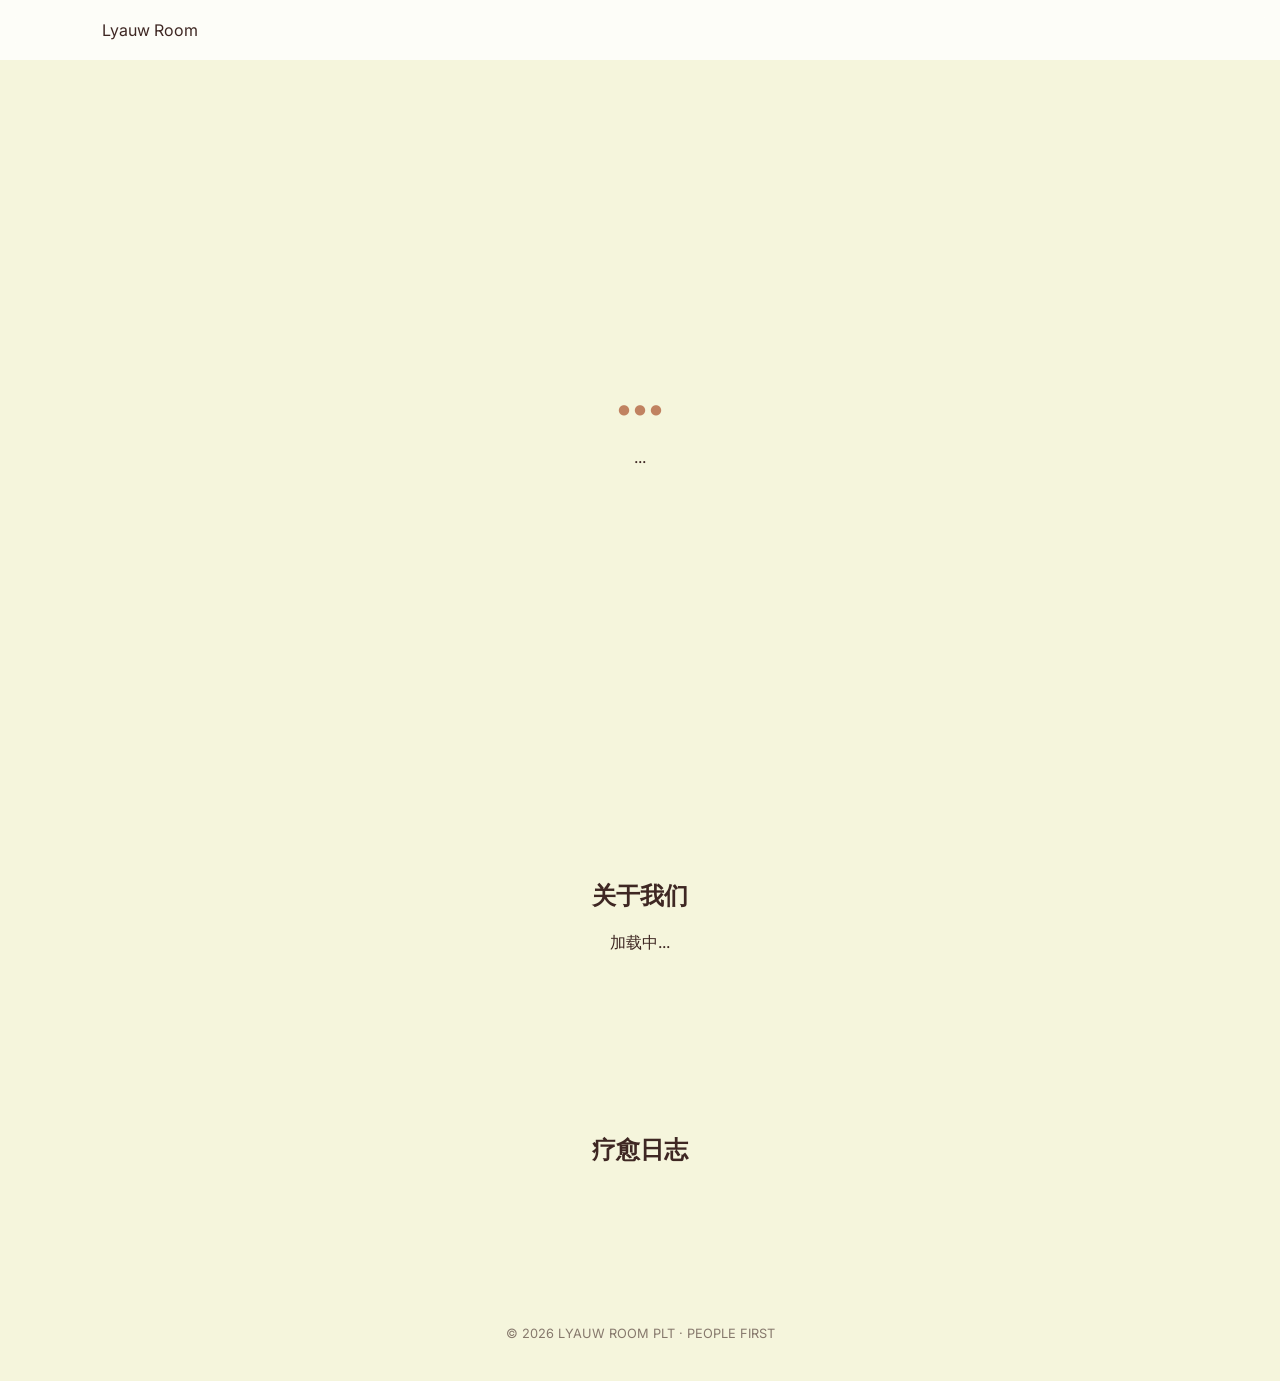
==== index.html @ 3ca1cac1 "Update index.html v2.0.02" ====
<!DOCTYPE html>
<html lang="zh-MY">
<head>
    <meta charset="UTF-8">
    <meta name="viewport" content="width=device-width, initial-scale=1.0">
    <title>Lyauw Room</title>
    <link href="https://fonts.googleapis.com/css2?family=Ma+Shan+Zheng&family=Inter:wght@300;400;700&display=swap" rel="stylesheet">
    <link rel="stylesheet" href="https://unpkg.com/aos@next/dist/aos.css" />
    <link rel="stylesheet" href="https://cdnjs.cloudflare.com/ajax/libs/font-awesome/6.0.0/css/all.min.css">
    <style>
        :root { --bg-color: #F5F5DC; --text-main: #3E2723; --accent: #C08261; }
        body { font-family: 'Inter', sans-serif; background: var(--bg-color); color: var(--text-main); margin: 0; }
        nav { padding: 20px 8%; background: rgba(255,255,255,0.8); backdrop-filter: blur(10px); position: sticky; top: 0; z-index: 100; display: flex; justify-content: space-between; }
        .hero { height: 80vh; display: flex; flex-direction: column; justify-content: center; align-items: center; background-size: cover; background-attachment: fixed; text-align: center; }
        .hero h1 { font-family: 'Ma+Shan+Zheng', cursive; font-size: 4rem; color: var(--accent); margin: 0; }
        section { padding: 80px 10%; text-align: center; }
        #blog-container { display: grid; grid-template-columns: repeat(auto-fit, minmax(280px, 1fr)); gap: 30px; margin-top: 40px; }
        .blog-card { background: #fff; border-radius: 15px; overflow: hidden; box-shadow: 0 10px 20px rgba(0,0,0,0.05); }
        .blog-card img { width: 100%; height: 200px; object-fit: cover; }
        .blog-card div { padding: 20px; }
        footer { padding: 40px; text-align: center; font-size: 0.8rem; opacity: 0.6; }
    </style>
</head>
<body>

    <nav><div class="logo" id="site_name">Loading...</div></nav>

    <header class="hero" id="hero_bg_img">
        <h1 id="hero_title" data-aos="fade-up">...</h1>
        <p id="hero_subtitle" data-aos="fade-up" data-aos-delay="200">...</p>
    </header>

    <section id="about">
        <h2 data-aos="fade-up">关于我们</h2>
        <div id="about_desc" data-aos="fade-up" data-aos-delay="300">加载中...</div>
    </section>

    <section id="blogs">
        <h2>疗愈日志</h2>
        <div id="blog-container"></div>
    </section>

    <footer id="footer_copy"></footer>

    <script src="https://unpkg.com/aos@next/dist/aos.js"></script>
    <script>
        AOS.init({ duration: 1000 });

        async function init() {
            try {
                // 核心改动：直接请求当前目录下的 data.json
                const res = await fetch('data.json?v=' + Date.now());
                if (!res.ok) throw new Error("找不到 data.json，请检查 GitHub Actions 是否运行成功");
                
                const data = await res.json();

                // 渲染全局
                if (data.global) {
                    document.getElementById('site_name').innerText = data.global.site_name || 'LR';
                    document.getElementById('footer_copy').innerText = data.global.footer_copy || '';
                }

                // 渲染静态文案
                if (data.static_pages) {
                    for (let id in data.static_pages) {
                        const el = document.getElementById(id);
                        if (el) {
                            if (id === 'hero_bg_img') el.style.backgroundImage = `url('${data.static_pages[id]}')`;
                            else el.innerHTML = data.static_pages[id];
                        }
                    }
                }

                // 渲染博客 (使用新标题名)
                const container = document.getElementById('blog-container');
                if (data.blog) {
                    data.blog.filter(p => p.status === 'published').forEach(post => {
                        container.innerHTML += `
                            <div class="blog-card" data-aos="zoom-in">
                                <img src="${post.thumbnail || 'booking-bg.png'}">
                                <div>
                                    <h3>${post.title}</h3>
                                    <p>${post.excerpt}</p>
                                    <small>${post.date}</small>
                                </div>
                            </div>
                        `;
                    });
                }
            } catch (err) {
                console.error(err);
                document.getElementById('about_desc').innerText = "数据同步中，请稍后再试: " + err.message;
            }
        }
        window.onload = init;
    </script>
</body>
</html>
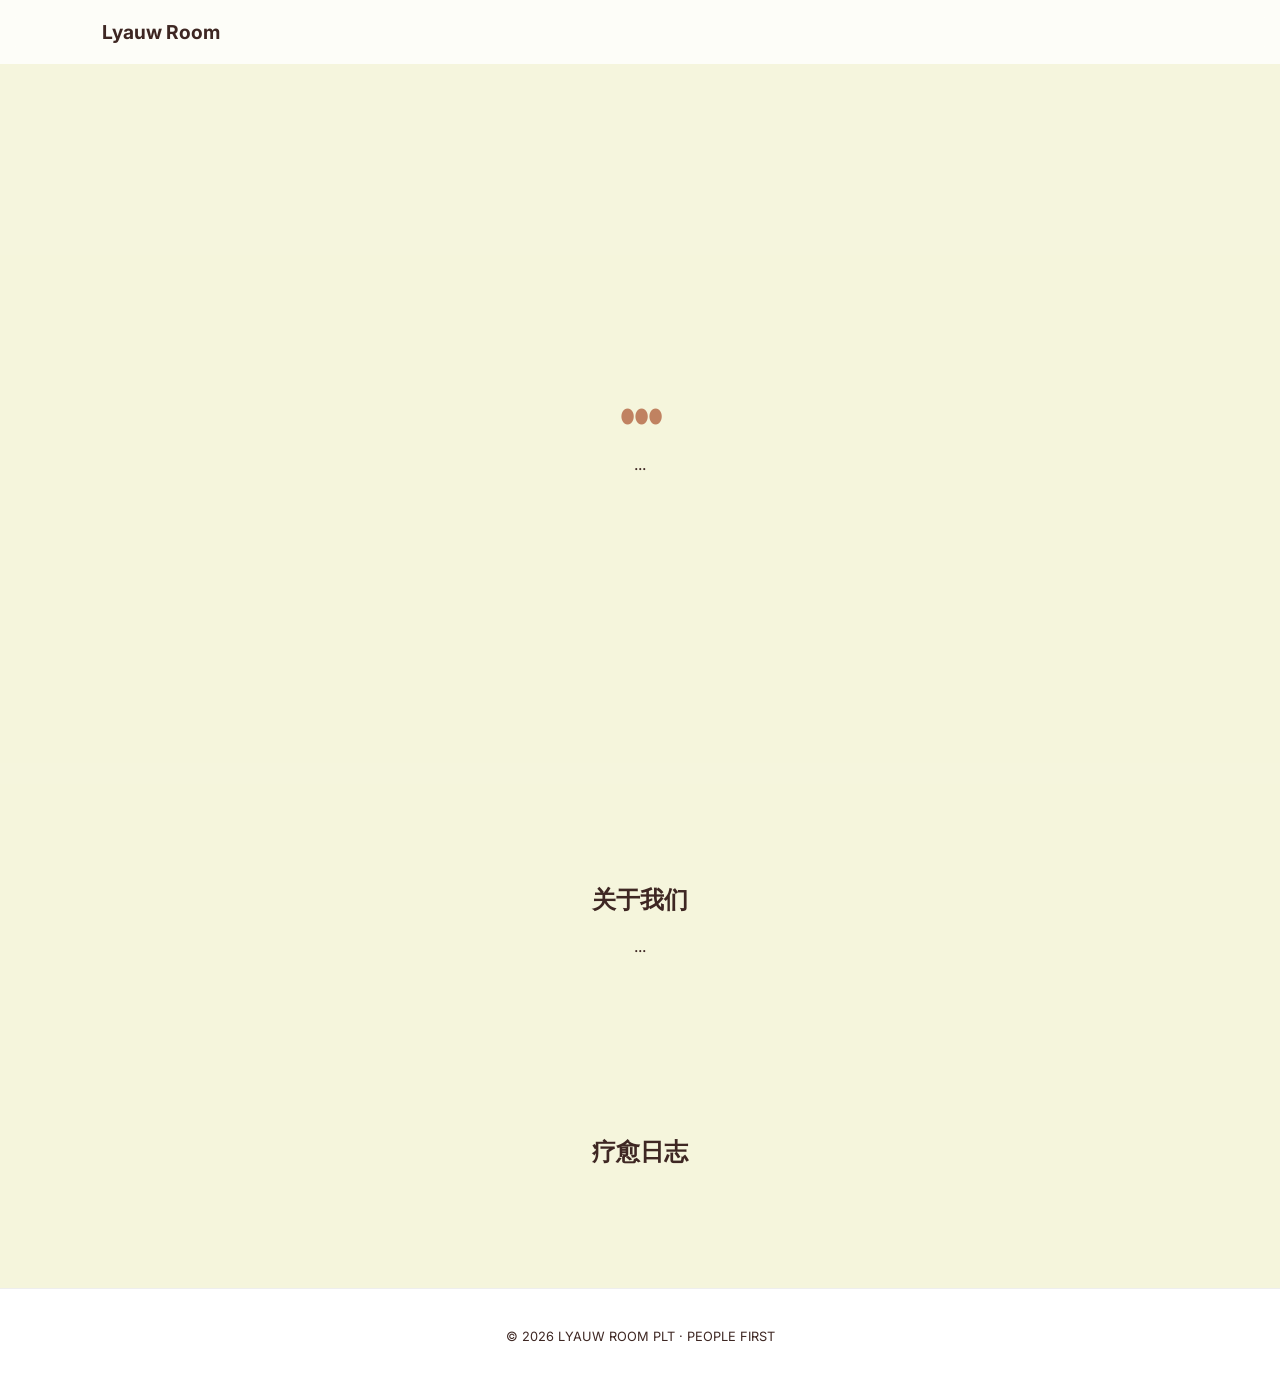
==== commit 9a79ccc9: "Update index.html v2.0.03" ====
--- a/index.html
+++ b/index.html
@@ -10,33 +10,42 @@
     <style>
         :root { --bg-color: #F5F5DC; --text-main: #3E2723; --accent: #C08261; }
         body { font-family: 'Inter', sans-serif; background: var(--bg-color); color: var(--text-main); margin: 0; }
-        nav { padding: 20px 8%; background: rgba(255,255,255,0.8); backdrop-filter: blur(10px); position: sticky; top: 0; z-index: 100; display: flex; justify-content: space-between; }
-        .hero { height: 80vh; display: flex; flex-direction: column; justify-content: center; align-items: center; background-size: cover; background-attachment: fixed; text-align: center; }
-        .hero h1 { font-family: 'Ma+Shan+Zheng', cursive; font-size: 4rem; color: var(--accent); margin: 0; }
+        nav { padding: 20px 8%; background: rgba(255,255,255,0.8); backdrop-filter: blur(10px); position: sticky; top: 0; z-index: 100; display: flex; justify-content: space-between; align-items: center; }
+        .logo { font-weight: bold; font-size: 1.2rem; }
+        .hero { height: 80vh; display: flex; flex-direction: column; justify-content: center; align-items: center; background-size: cover; background-position: center; background-attachment: fixed; text-align: center; position: relative; }
+        .hero::before { content: ''; position: absolute; top:0; left:0; right:0; bottom:0; background: rgba(245,245,220,0.3); }
+        .hero-content { position: relative; z-index: 1; }
+        .hero h1 { font-family: 'Ma Shan Zheng', cursive; font-size: clamp(3rem, 10vw, 5rem); color: var(--accent); margin: 0; }
         section { padding: 80px 10%; text-align: center; }
         #blog-container { display: grid; grid-template-columns: repeat(auto-fit, minmax(280px, 1fr)); gap: 30px; margin-top: 40px; }
-        .blog-card { background: #fff; border-radius: 15px; overflow: hidden; box-shadow: 0 10px 20px rgba(0,0,0,0.05); }
+        .blog-card { background: #fff; border-radius: 20px; overflow: hidden; box-shadow: 0 10px 25px rgba(0,0,0,0.05); transition: 0.3s; text-align: left; }
+        .blog-card:hover { transform: translateY(-5px); }
         .blog-card img { width: 100%; height: 200px; object-fit: cover; }
-        .blog-card div { padding: 20px; }
-        footer { padding: 40px; text-align: center; font-size: 0.8rem; opacity: 0.6; }
+        .blog-card-body { padding: 25px; }
+        .blog-card h3 { margin: 0 0 10px 0; font-size: 1.1rem; }
+        .blog-card p { font-size: 0.9rem; color: #777; margin-bottom: 15px; }
+        .blog-meta { font-size: 0.8rem; color: var(--accent); font-weight: bold; }
+        footer { padding: 40px; text-align: center; font-size: 0.8rem; border-top: 1px solid #eee; background: #fff; }
     </style>
 </head>
 <body>
 
-    <nav><div class="logo" id="site_name">Loading...</div></nav>
+    <nav><div class="logo" id="site_name">Lyauw Room</div></nav>
 
     <header class="hero" id="hero_bg_img">
-        <h1 id="hero_title" data-aos="fade-up">...</h1>
-        <p id="hero_subtitle" data-aos="fade-up" data-aos-delay="200">...</p>
+        <div class="hero-content">
+            <h1 id="hero_title" data-aos="fade-up">...</h1>
+            <p id="hero_subtitle" data-aos="fade-up" data-aos-delay="200">...</p>
+        </div>
     </header>
 
     <section id="about">
         <h2 data-aos="fade-up">关于我们</h2>
-        <div id="about_desc" data-aos="fade-up" data-aos-delay="300">加载中...</div>
+        <div id="about_desc" data-aos="fade-up" data-aos-delay="300">...</div>
     </section>
 
     <section id="blogs">
-        <h2>疗愈日志</h2>
+        <h2 data-aos="fade-up">疗愈日志</h2>
         <div id="blog-container"></div>
     </section>
 
@@ -44,23 +53,21 @@
 
     <script src="https://unpkg.com/aos@next/dist/aos.js"></script>
     <script>
-        AOS.init({ duration: 1000 });
+        AOS.init({ duration: 1000, once: true });
 
         async function init() {
             try {
-                // 核心改动：直接请求当前目录下的 data.json
+                // 读取当前目录下的 data.json
                 const res = await fetch('data.json?v=' + Date.now());
-                if (!res.ok) throw new Error("找不到 data.json，请检查 GitHub Actions 是否运行成功");
-                
                 const data = await res.json();
 
-                // 渲染全局
+                // 1. 全局配置
                 if (data.global) {
                     document.getElementById('site_name').innerText = data.global.site_name || 'LR';
                     document.getElementById('footer_copy').innerText = data.global.footer_copy || '';
                 }
 
-                // 渲染静态文案
+                // 2. 静态页面文案
                 if (data.static_pages) {
                     for (let id in data.static_pages) {
                         const el = document.getElementById(id);
@@ -71,25 +78,35 @@
                     }
                 }
 
-                // 渲染博客 (使用新标题名)
+                // 3. 渲染博客
                 const container = document.getElementById('blog-container');
                 if (data.blog) {
-                    data.blog.filter(p => p.status === 'published').forEach(post => {
-                        container.innerHTML += `
-                            <div class="blog-card" data-aos="zoom-in">
-                                <img src="${post.thumbnail || 'booking-bg.png'}">
-                                <div>
-                                    <h3>${post.title}</h3>
-                                    <p>${post.excerpt}</p>
-                                    <small>${post.date}</small>
+                    data.blog.forEach(post => {
+                        // 兼容多种可能的标题写法
+                        const status = post.status || post['status (状态)'];
+                        if (status === 'published') {
+                            const title = post.title || post['title (标题)'];
+                            const excerpt = post.excerpt || post['excerpt (简述)'];
+                            const thumb = post.thumbnail || post['thumbnail (缩略图)'] || 'booking-bg.png';
+                            const category = post.category || post['category (分类)'];
+                            const date = post.date || post['date (日期)'];
+
+                            container.innerHTML += `
+                                <div class="blog-card" data-aos="fade-up">
+                                    <img src="${thumb}">
+                                    <div class="blog-card-body">
+                                        <div class="blog-meta">${category}</div>
+                                        <h3>${title}</h3>
+                                        <p>${excerpt}</p>
+                                        <small>${date}</small>
+                                    </div>
                                 </div>
-                            </div>
-                        `;
+                            `;
+                        }
                     });
                 }
             } catch (err) {
-                console.error(err);
-                document.getElementById('about_desc').innerText = "数据同步中，请稍后再试: " + err.message;
+                console.error("加载失败:", err);
             }
         }
         window.onload = init;
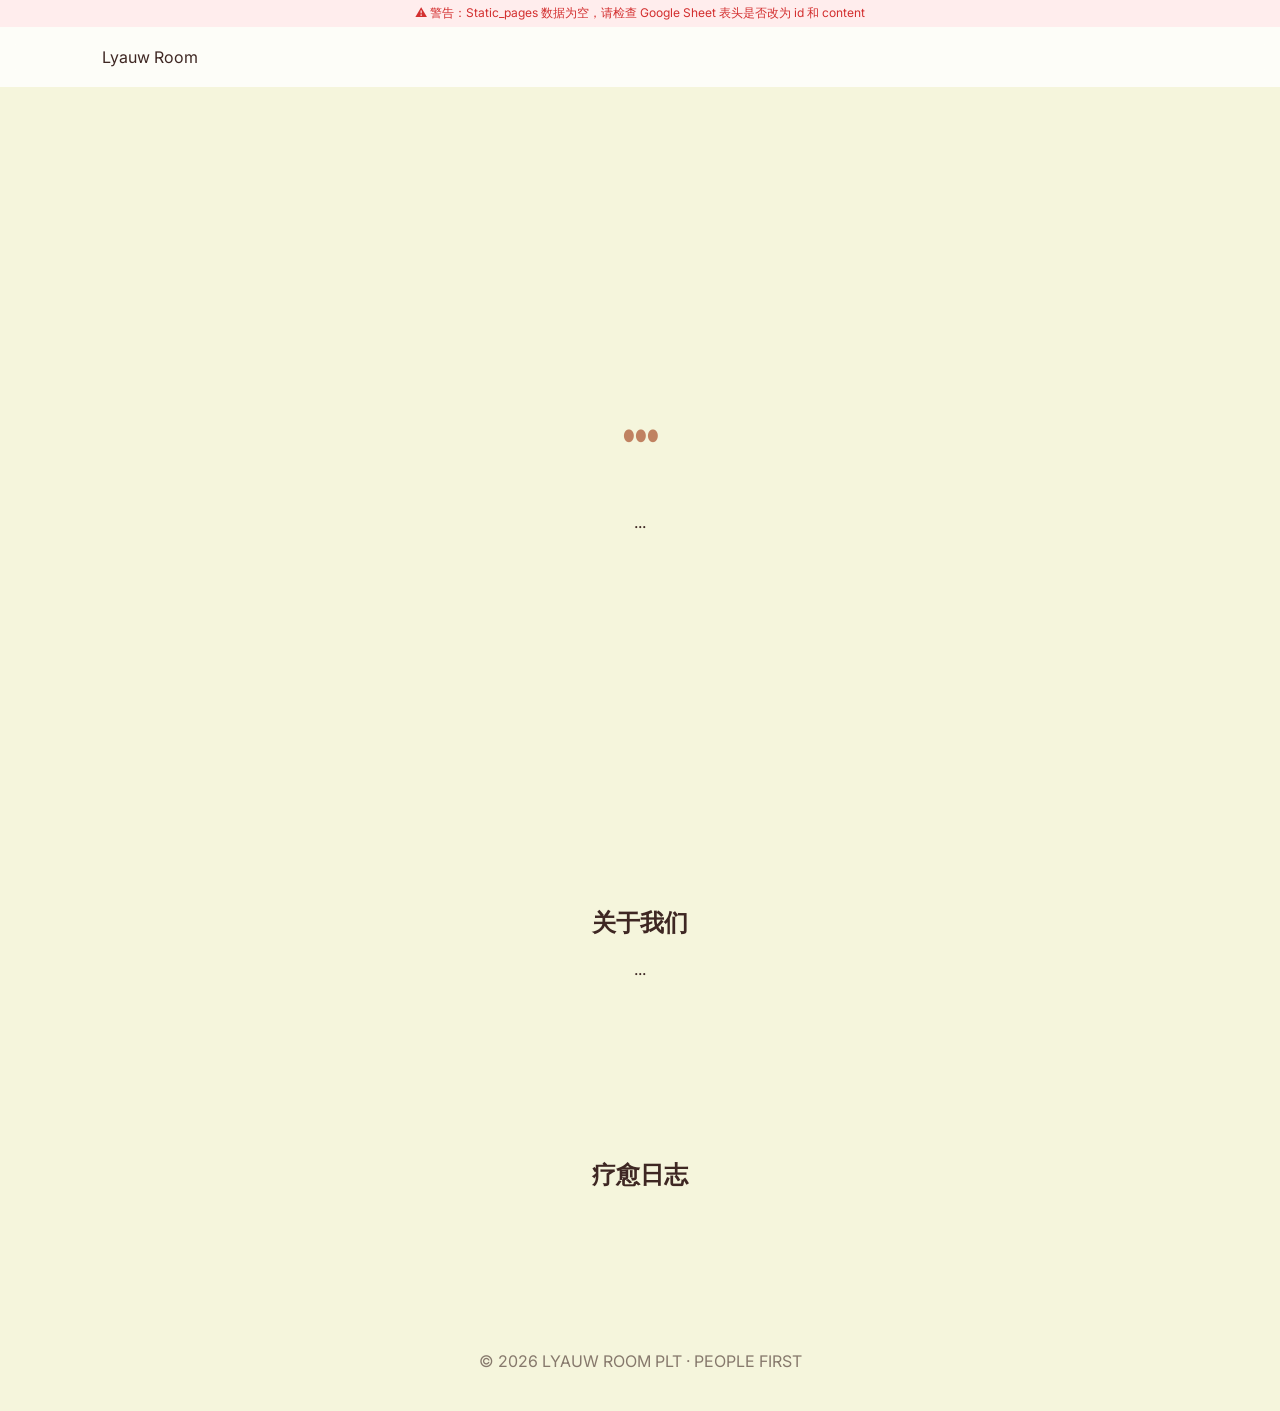
==== commit f0e45def: "Update index.html v2.0.03" ====
--- a/index.html
+++ b/index.html
@@ -6,37 +6,28 @@
     <title>Lyauw Room</title>
     <link href="https://fonts.googleapis.com/css2?family=Ma+Shan+Zheng&family=Inter:wght@300;400;700&display=swap" rel="stylesheet">
     <link rel="stylesheet" href="https://unpkg.com/aos@next/dist/aos.css" />
-    <link rel="stylesheet" href="https://cdnjs.cloudflare.com/ajax/libs/font-awesome/6.0.0/css/all.min.css">
     <style>
         :root { --bg-color: #F5F5DC; --text-main: #3E2723; --accent: #C08261; }
         body { font-family: 'Inter', sans-serif; background: var(--bg-color); color: var(--text-main); margin: 0; }
+        /* 调试栏：平时隐藏，出错显示 */
+        #debug-bar { background: #ffeded; color: #d32f2f; font-size: 12px; padding: 5px; text-align: center; display: none; }
         nav { padding: 20px 8%; background: rgba(255,255,255,0.8); backdrop-filter: blur(10px); position: sticky; top: 0; z-index: 100; display: flex; justify-content: space-between; align-items: center; }
-        .logo { font-weight: bold; font-size: 1.2rem; }
         .hero { height: 80vh; display: flex; flex-direction: column; justify-content: center; align-items: center; background-size: cover; background-position: center; background-attachment: fixed; text-align: center; position: relative; }
-        .hero::before { content: ''; position: absolute; top:0; left:0; right:0; bottom:0; background: rgba(245,245,220,0.3); }
-        .hero-content { position: relative; z-index: 1; }
-        .hero h1 { font-family: 'Ma Shan Zheng', cursive; font-size: clamp(3rem, 10vw, 5rem); color: var(--accent); margin: 0; }
+        .hero h1 { font-family: 'Ma Shan Zheng', cursive; font-size: 4rem; color: var(--accent); position: relative; z-index: 1; }
         section { padding: 80px 10%; text-align: center; }
         #blog-container { display: grid; grid-template-columns: repeat(auto-fit, minmax(280px, 1fr)); gap: 30px; margin-top: 40px; }
-        .blog-card { background: #fff; border-radius: 20px; overflow: hidden; box-shadow: 0 10px 25px rgba(0,0,0,0.05); transition: 0.3s; text-align: left; }
-        .blog-card:hover { transform: translateY(-5px); }
-        .blog-card img { width: 100%; height: 200px; object-fit: cover; }
-        .blog-card-body { padding: 25px; }
-        .blog-card h3 { margin: 0 0 10px 0; font-size: 1.1rem; }
-        .blog-card p { font-size: 0.9rem; color: #777; margin-bottom: 15px; }
-        .blog-meta { font-size: 0.8rem; color: var(--accent); font-weight: bold; }
-        footer { padding: 40px; text-align: center; font-size: 0.8rem; border-top: 1px solid #eee; background: #fff; }
+        .blog-card { background: #fff; border-radius: 20px; overflow: hidden; box-shadow: 0 10px 25px rgba(0,0,0,0.05); text-align: left; }
+        .blog-card img { width: 100%; height: 180px; object-fit: cover; }
+        .blog-card-body { padding: 20px; }
     </style>
 </head>
 <body>
-
+    <div id="debug-bar">正在加载 CMS 数据...</div>
     <nav><div class="logo" id="site_name">Lyauw Room</div></nav>
 
     <header class="hero" id="hero_bg_img">
-        <div class="hero-content">
-            <h1 id="hero_title" data-aos="fade-up">...</h1>
-            <p id="hero_subtitle" data-aos="fade-up" data-aos-delay="200">...</p>
-        </div>
+        <h1 id="hero_title" data-aos="fade-up">...</h1>
+        <p id="hero_subtitle" data-aos="fade-up" data-aos-delay="200">...</p>
     </header>
 
     <section id="about">
@@ -49,25 +40,26 @@
         <div id="blog-container"></div>
     </section>
 
-    <footer id="footer_copy"></footer>
+    <footer id="footer_copy" style="padding:40px; text-align:center; opacity:0.6;"></footer>
 
     <script src="https://unpkg.com/aos@next/dist/aos.js"></script>
     <script>
-        AOS.init({ duration: 1000, once: true });
-
+        AOS.init();
         async function init() {
+            const debug = document.getElementById('debug-bar');
             try {
-                // 读取当前目录下的 data.json
                 const res = await fetch('data.json?v=' + Date.now());
+                if (!res.ok) throw new Error("无法读取 data.json");
                 const data = await res.json();
 
-                // 1. 全局配置
-                if (data.global) {
-                    document.getElementById('site_name').innerText = data.global.site_name || 'LR';
-                    document.getElementById('footer_copy').innerText = data.global.footer_copy || '';
+                // 检查数据完整性
+                if (!data.static_pages || Object.keys(data.static_pages).length === 0) {
+                    debug.style.display = 'block';
+                    debug.innerText = "⚠️ 警告：Static_pages 数据为空，请检查 Google Sheet 表头是否改为 id 和 content";
                 }
 
-                // 2. 静态页面文案
+                // 渲染
+                if (data.global) document.getElementById('site_name').innerText = data.global.site_name || 'LR';
                 if (data.static_pages) {
                     for (let id in data.static_pages) {
                         const el = document.getElementById(id);
@@ -77,36 +69,24 @@
                         }
                     }
                 }
-
-                // 3. 渲染博客
-                const container = document.getElementById('blog-container');
                 if (data.blog) {
-                    data.blog.forEach(post => {
-                        // 兼容多种可能的标题写法
-                        const status = post.status || post['status (状态)'];
-                        if (status === 'published') {
-                            const title = post.title || post['title (标题)'];
-                            const excerpt = post.excerpt || post['excerpt (简述)'];
-                            const thumb = post.thumbnail || post['thumbnail (缩略图)'] || 'booking-bg.png';
-                            const category = post.category || post['category (分类)'];
-                            const date = post.date || post['date (日期)'];
-
-                            container.innerHTML += `
-                                <div class="blog-card" data-aos="fade-up">
-                                    <img src="${thumb}">
-                                    <div class="blog-card-body">
-                                        <div class="blog-meta">${category}</div>
-                                        <h3>${title}</h3>
-                                        <p>${excerpt}</p>
-                                        <small>${date}</small>
-                                    </div>
+                    const container = document.getElementById('blog-container');
+                    data.blog.filter(p => (p.status || p['status (状态)']) === 'published').forEach(post => {
+                        container.innerHTML += `
+                            <div class="blog-card" data-aos="fade-up">
+                                <img src="${post.thumbnail || 'booking-bg.png'}">
+                                <div class="blog-card-body">
+                                    <h3>${post.title || '无标题'}</h3>
+                                    <p>${post.excerpt || ''}</p>
+                                    <small>${post.date || ''}</small>
                                 </div>
-                            `;
-                        }
+                            </div>`;
                     });
                 }
+                document.getElementById('footer_copy').innerText = data.global?.footer_copy || '';
             } catch (err) {
-                console.error("加载失败:", err);
+                debug.style.display = 'block';
+                debug.innerText = "❌ 错误: " + err.message;
             }
         }
         window.onload = init;
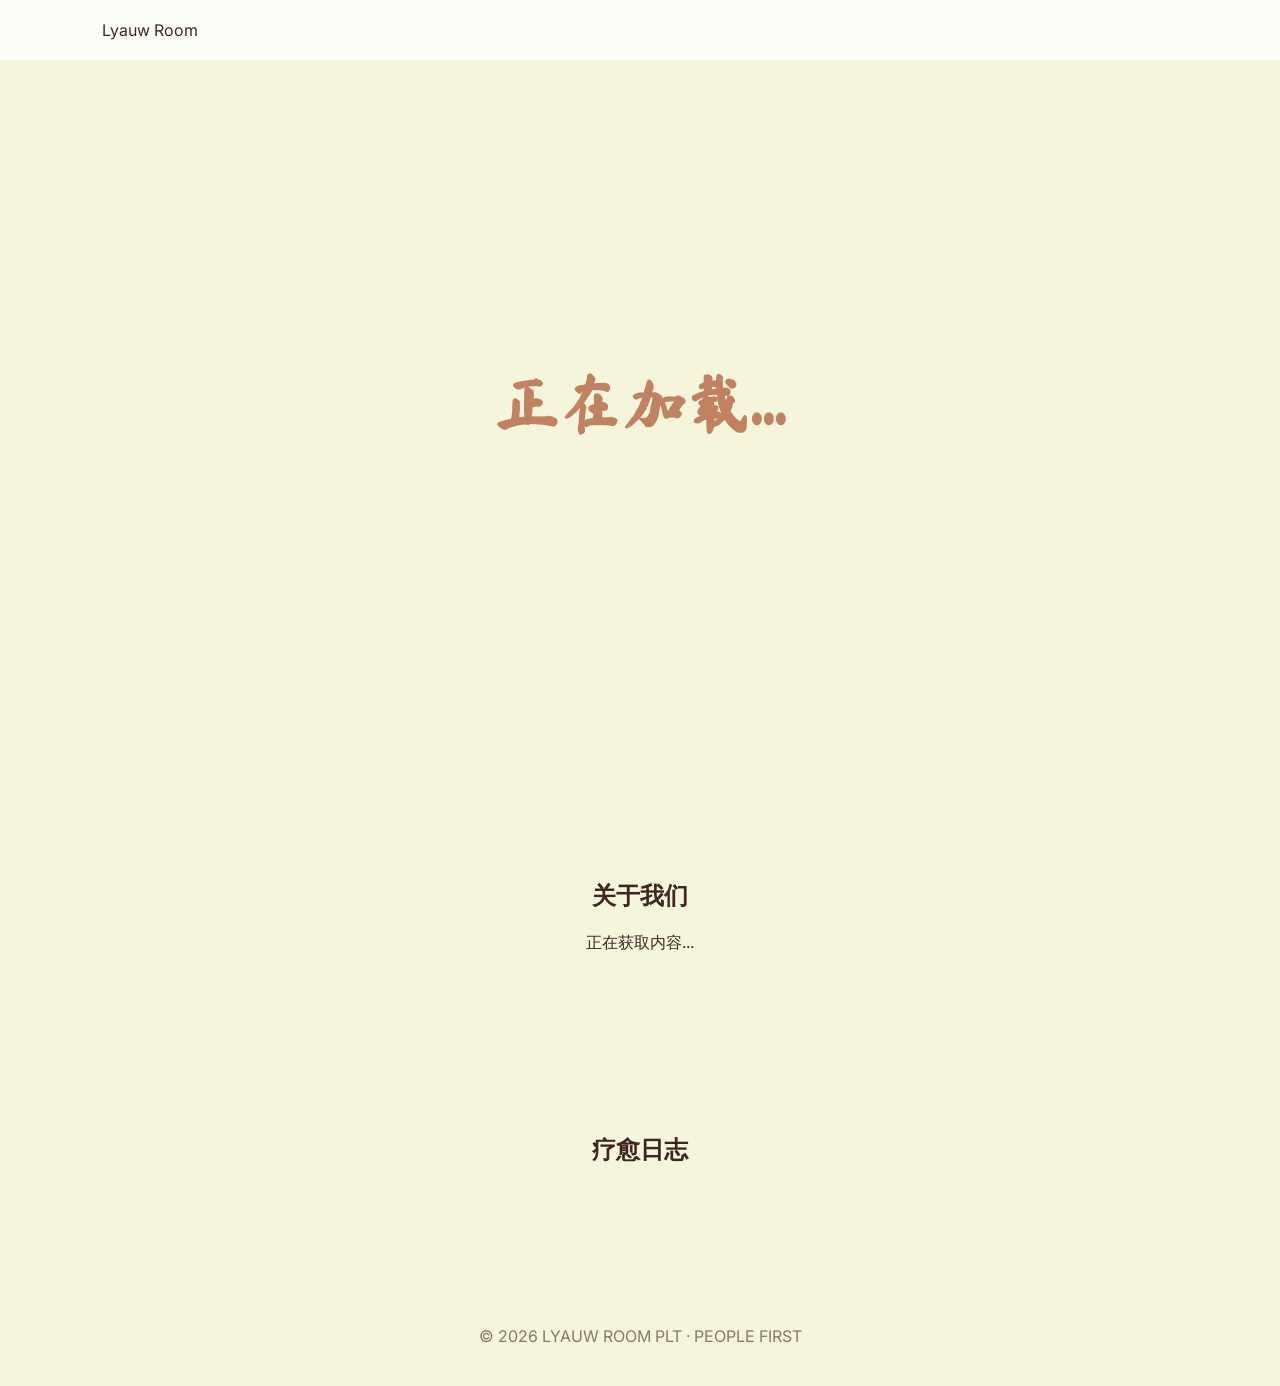
==== commit a365a852: "Update index.html v2.0.04" ====
--- a/index.html
+++ b/index.html
@@ -9,7 +9,6 @@
     <style>
         :root { --bg-color: #F5F5DC; --text-main: #3E2723; --accent: #C08261; }
         body { font-family: 'Inter', sans-serif; background: var(--bg-color); color: var(--text-main); margin: 0; }
-        /* 调试栏：平时隐藏，出错显示 */
         #debug-bar { background: #ffeded; color: #d32f2f; font-size: 12px; padding: 5px; text-align: center; display: none; }
         nav { padding: 20px 8%; background: rgba(255,255,255,0.8); backdrop-filter: blur(10px); position: sticky; top: 0; z-index: 100; display: flex; justify-content: space-between; align-items: center; }
         .hero { height: 80vh; display: flex; flex-direction: column; justify-content: center; align-items: center; background-size: cover; background-position: center; background-attachment: fixed; text-align: center; position: relative; }
@@ -26,13 +25,13 @@
     <nav><div class="logo" id="site_name">Lyauw Room</div></nav>
 
     <header class="hero" id="hero_bg_img">
-        <h1 id="hero_title" data-aos="fade-up">...</h1>
-        <p id="hero_subtitle" data-aos="fade-up" data-aos-delay="200">...</p>
+        <h1 id="hero_title" data-aos="fade-up">正在加载...</h1>
+        <p id="hero_subtitle" data-aos="fade-up" data-aos-delay="200"></p>
     </header>
 
     <section id="about">
         <h2 data-aos="fade-up">关于我们</h2>
-        <div id="about_desc" data-aos="fade-up" data-aos-delay="300">...</div>
+        <div id="about_desc" data-aos="fade-up" data-aos-delay="300">正在获取内容...</div>
     </section>
 
     <section id="blogs">
@@ -48,48 +47,59 @@
         async function init() {
             const debug = document.getElementById('debug-bar');
             try {
-                const res = await fetch('data.json?v=' + Date.now());
-                if (!res.ok) throw new Error("无法读取 data.json");
+                // 指向 web_v1 子文件夹下的数据文件
+                const res = await fetch('web_v1/data.json?v=' + Date.now());
+                
+                if (!res.ok) throw new Error(`找不到数据文件 (状态码: ${res.status})`);
                 const data = await res.json();
 
-                // 检查数据完整性
-                if (!data.static_pages || Object.keys(data.static_pages).length === 0) {
-                    debug.style.display = 'block';
-                    debug.innerText = "⚠️ 警告：Static_pages 数据为空，请检查 Google Sheet 表头是否改为 id 和 content";
+                // 渲染 Global 基础信息
+                if (data.global) {
+                    document.getElementById('site_name').innerText = data.global.site_name || 'Lyauw Room';
+                    document.getElementById('footer_copy').innerText = data.global.footer_copy || '';
                 }
 
-                // 渲染
-                if (data.global) document.getElementById('site_name').innerText = data.global.site_name || 'LR';
+                // 渲染 Static Pages (HTML 内容)
                 if (data.static_pages) {
                     for (let id in data.static_pages) {
                         const el = document.getElementById(id);
                         if (el) {
-                            if (id === 'hero_bg_img') el.style.backgroundImage = `url('${data.static_pages[id]}')`;
-                            else el.innerHTML = data.static_pages[id];
+                            if (id === 'hero_bg_img') {
+                                el.style.backgroundImage = `url('${data.static_pages[id]}')`;
+                            } else {
+                                el.innerHTML = data.static_pages[id];
+                            }
                         }
                     }
                 }
-                if (data.blog) {
+
+                // 渲染 Blog 列表
+                if (data.blog && data.blog.length > 0) {
                     const container = document.getElementById('blog-container');
-                    data.blog.filter(p => (p.status || p['status (状态)']) === 'published').forEach(post => {
-                        container.innerHTML += `
-                            <div class="blog-card" data-aos="fade-up">
-                                <img src="${post.thumbnail || 'booking-bg.png'}">
-                                <div class="blog-card-body">
-                                    <h3>${post.title || '无标题'}</h3>
-                                    <p>${post.excerpt || ''}</p>
-                                    <small>${post.date || ''}</small>
-                                </div>
-                            </div>`;
+                    container.innerHTML = ''; // 清空加载状态
+                    data.blog.forEach(post => {
+                        // 兼容多种标题名，如果是 published 才显示
+                        const status = post.status || post['status (状态)'];
+                        if (status === 'published') {
+                            container.innerHTML += `
+                                <div class="blog-card" data-aos="fade-up">
+                                    <img src="${post.thumbnail || 'booking-bg.png'}">
+                                    <div class="blog-card-body">
+                                        <h3>${post.title || '无标题'}</h3>
+                                        <p>${post.excerpt || ''}</p>
+                                        <small>${post.date || ''}</small>
+                                    </div>
+                                </div>`;
+                        }
                     });
                 }
-                document.getElementById('footer_copy').innerText = data.global?.footer_copy || '';
             } catch (err) {
                 debug.style.display = 'block';
-                debug.innerText = "❌ 错误: " + err.message;
+                debug.innerText = "读取失败: " + err.message + "。请确认 web_v1 文件夹内有 data.json";
+                console.error(err);
             }
         }
         window.onload = init;
     </script>
 </body>
-</html>+</html>
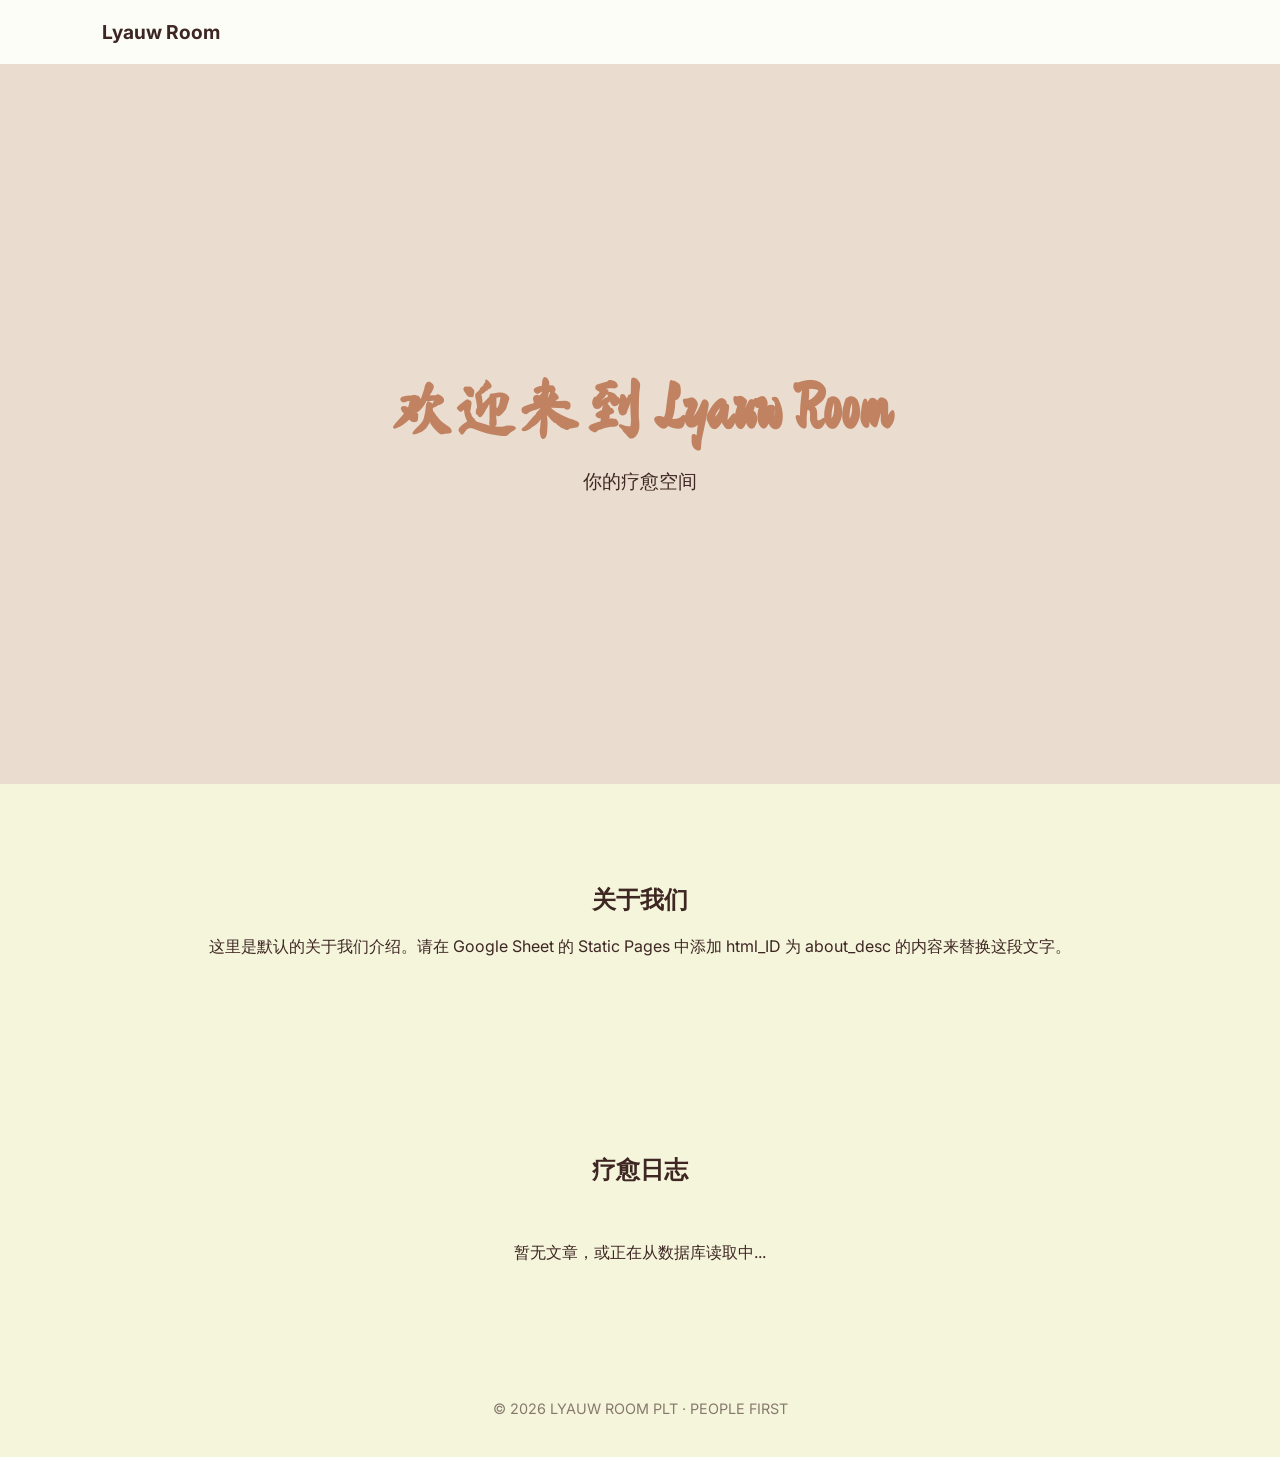
==== commit ca2fd945: "Update index.html v2.0.05" ====
--- a/index.html
+++ b/index.html
@@ -9,81 +9,104 @@
     <style>
         :root { --bg-color: #F5F5DC; --text-main: #3E2723; --accent: #C08261; }
         body { font-family: 'Inter', sans-serif; background: var(--bg-color); color: var(--text-main); margin: 0; }
-        #debug-bar { background: #ffeded; color: #d32f2f; font-size: 12px; padding: 5px; text-align: center; display: none; }
+        
+        /* 导航栏结构 */
         nav { padding: 20px 8%; background: rgba(255,255,255,0.8); backdrop-filter: blur(10px); position: sticky; top: 0; z-index: 100; display: flex; justify-content: space-between; align-items: center; }
-        .hero { height: 80vh; display: flex; flex-direction: column; justify-content: center; align-items: center; background-size: cover; background-position: center; background-attachment: fixed; text-align: center; position: relative; }
-        .hero h1 { font-family: 'Ma Shan Zheng', cursive; font-size: 4rem; color: var(--accent); position: relative; z-index: 1; }
+        .logo { font-weight: bold; font-size: 1.2rem; }
+        
+        /* 首屏结构 */
+        .hero { height: 80vh; display: flex; flex-direction: column; justify-content: center; align-items: center; background-size: cover; background-position: center; background-color: #eaddcf; text-align: center; position: relative; }
+        .hero h1 { font-family: 'Ma Shan Zheng', cursive; font-size: 4rem; color: var(--accent); margin-bottom: 10px; }
+        .hero p { font-size: 1.2rem; opacity: 0.8; }
+        
+        /* 区块结构 */
         section { padding: 80px 10%; text-align: center; }
         #blog-container { display: grid; grid-template-columns: repeat(auto-fit, minmax(280px, 1fr)); gap: 30px; margin-top: 40px; }
+        
+        /* 博客卡片结构 */
         .blog-card { background: #fff; border-radius: 20px; overflow: hidden; box-shadow: 0 10px 25px rgba(0,0,0,0.05); text-align: left; }
         .blog-card img { width: 100%; height: 180px; object-fit: cover; }
         .blog-card-body { padding: 20px; }
+        
+        /* 页脚结构 */
+        footer { padding:40px; text-align:center; opacity:0.6; font-size: 0.9rem; }
     </style>
 </head>
 <body>
-    <div id="debug-bar">正在加载 CMS 数据...</div>
-    <nav><div class="logo" id="site_name">Lyauw Room</div></nav>
+    <nav>
+        <div class="logo" id="site_name">Lyauw Room</div>
+    </nav>
 
     <header class="hero" id="hero_bg_img">
-        <h1 id="hero_title" data-aos="fade-up">正在加载...</h1>
-        <p id="hero_subtitle" data-aos="fade-up" data-aos-delay="200"></p>
+        <h1 id="hero_title" data-aos="fade-up">欢迎来到 Lyauw Room</h1>
+        <p id="hero_subtitle" data-aos="fade-up" data-aos-delay="200">你的疗愈空间</p>
     </header>
 
     <section id="about">
         <h2 data-aos="fade-up">关于我们</h2>
-        <div id="about_desc" data-aos="fade-up" data-aos-delay="300">正在获取内容...</div>
+        <div id="about_desc" data-aos="fade-up" data-aos-delay="300">
+            <p>这里是默认的关于我们介绍。请在 Google Sheet 的 Static Pages 中添加 html_ID 为 about_desc 的内容来替换这段文字。</p>
+        </div>
     </section>
 
     <section id="blogs">
         <h2 data-aos="fade-up">疗愈日志</h2>
-        <div id="blog-container"></div>
+        <div id="blog-container">
+            <p style="text-align: center; width: 100%;">暂无文章，或正在从数据库读取中...</p>
+        </div>
     </section>
 
-    <footer id="footer_copy" style="padding:40px; text-align:center; opacity:0.6;"></footer>
+    <footer>
+        <span id="footer_copy">© 2024 Lyauw Room. All rights reserved.</span>
+    </footer>
 
     <script src="https://unpkg.com/aos@next/dist/aos.js"></script>
     <script>
         AOS.init();
         async function init() {
-            const debug = document.getElementById('debug-bar');
             try {
-                // 指向 web_v1 子文件夹下的数据文件
+                // 1. 读取数据
                 const res = await fetch('web_v1/data.json?v=' + Date.now());
+                if (!res.ok) return; // 如果读不到就不报错，直接显示默认排版
                 
-                if (!res.ok) throw new Error(`找不到数据文件 (状态码: ${res.status})`);
                 const data = await res.json();
+                console.log("成功读取的数据:", data); // 方便你在 F12 控制台查看数据到底长什么样
 
-                // 渲染 Global 基础信息
-                if (data.global) {
-                    document.getElementById('site_name').innerText = data.global.site_name || 'Lyauw Room';
-                    document.getElementById('footer_copy').innerText = data.global.footer_copy || '';
+                // 2. 注入 Global 数据
+                if (data.global && data.global.site_name) {
+                    document.getElementById('site_name').innerText = data.global.site_name;
+                }
+                if (data.global && data.global.footer_copy) {
+                    document.getElementById('footer_copy').innerText = data.global.footer_copy;
                 }
 
-                // 渲染 Static Pages (HTML 内容)
+                // 3. 注入 Static Pages 数据 (核心替换逻辑)
                 if (data.static_pages) {
                     for (let id in data.static_pages) {
                         const el = document.getElementById(id);
                         if (el) {
-                            if (id === 'hero_bg_img') {
+                            if (id === 'hero_bg_img' && data.static_pages[id]) {
                                 el.style.backgroundImage = `url('${data.static_pages[id]}')`;
-                            } else {
-                                el.innerHTML = data.static_pages[id];
+                            } else if (data.static_pages[id]) {
+                                el.innerHTML = data.static_pages[id]; // 替换内容
                             }
                         }
                     }
                 }
 
-                // 渲染 Blog 列表
+                // 4. 注入 Blog 数据
                 if (data.blog && data.blog.length > 0) {
                     const container = document.getElementById('blog-container');
-                    container.innerHTML = ''; // 清空加载状态
+                    let hasPublished = false;
+                    let blogHtml = '';
+                    
                     data.blog.forEach(post => {
-                        // 兼容多种标题名，如果是 published 才显示
                         const status = post.status || post['status (状态)'];
                         if (status === 'published') {
-                            container.innerHTML += `
+                            hasPublished = true;
+                            blogHtml += `
                                 <div class="blog-card" data-aos="fade-up">
-                                    <img src="${post.thumbnail || 'booking-bg.png'}">
+                                    <img src="${post.thumbnail || 'https://via.placeholder.com/400x200?text=Lyauw+Room'}">
                                     <div class="blog-card-body">
                                         <h3>${post.title || '无标题'}</h3>
                                         <p>${post.excerpt || ''}</p>
@@ -92,11 +115,13 @@
                                 </div>`;
                         }
                     });
+                    
+                    if (hasPublished) {
+                        container.innerHTML = blogHtml;
+                    }
                 }
             } catch (err) {
-                debug.style.display = 'block';
-                debug.innerText = "读取失败: " + err.message + "。请确认 web_v1 文件夹内有 data.json";
-                console.error(err);
+                console.error("同步内容失败，显示默认排版:", err);
             }
         }
         window.onload = init;
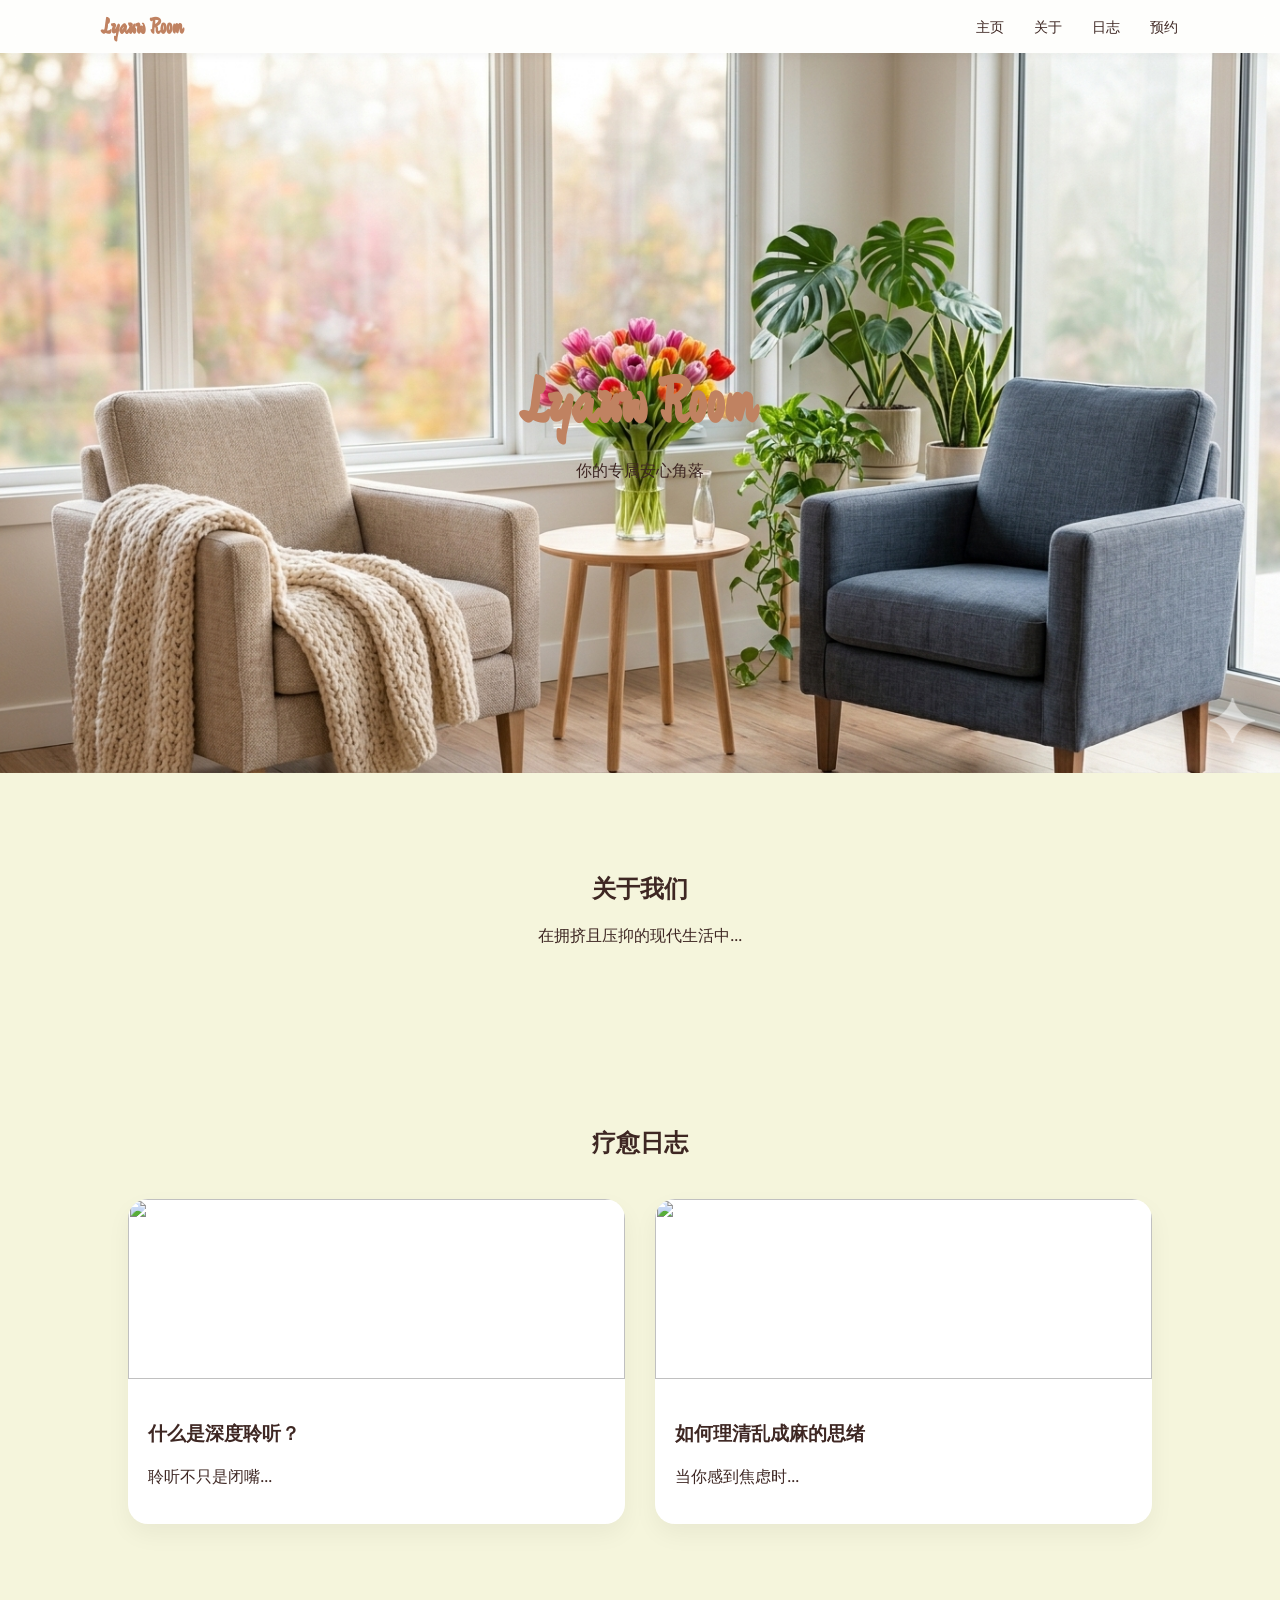
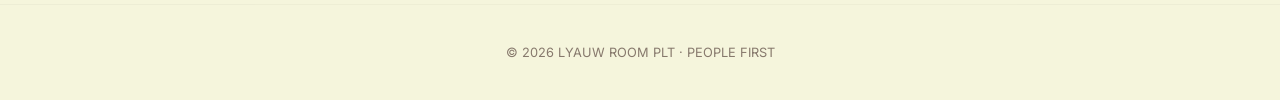
==== commit bf5da700: "Update index.html v2.0.06" ====
--- a/index.html
+++ b/index.html
@@ -8,120 +8,102 @@
     <link rel="stylesheet" href="https://unpkg.com/aos@next/dist/aos.css" />
     <style>
         :root { --bg-color: #F5F5DC; --text-main: #3E2723; --accent: #C08261; }
-        body { font-family: 'Inter', sans-serif; background: var(--bg-color); color: var(--text-main); margin: 0; }
+        body { font-family: 'Inter', sans-serif; background: var(--bg-color); color: var(--text-main); margin: 0; overflow-x: hidden; }
         
-        /* 导航栏结构 */
-        nav { padding: 20px 8%; background: rgba(255,255,255,0.8); backdrop-filter: blur(10px); position: sticky; top: 0; z-index: 100; display: flex; justify-content: space-between; align-items: center; }
-        .logo { font-weight: bold; font-size: 1.2rem; }
+        /* 导航栏升级 */
+        nav { padding: 15px 8%; background: rgba(255,255,255,0.9); backdrop-filter: blur(10px); position: sticky; top: 0; z-index: 1000; display: flex; justify-content: space-between; align-items: center; box-shadow: 0 2px 10px rgba(0,0,0,0.05); }
+        .logo { font-weight: bold; font-size: 1.4rem; color: var(--accent); text-decoration: none; font-family: 'Ma Shan Zheng', cursive; }
+        .nav-links { list-style: none; display: flex; gap: 30px; margin: 0; padding: 0; }
+        .nav-links a { text-decoration: none; color: var(--text-main); font-weight: 500; transition: 0.3s; font-size: 0.9rem; }
+        .nav-links a:hover { color: var(--accent); }
+
+        .hero { height: 80vh; display: flex; flex-direction: column; justify-content: center; align-items: center; background-size: cover; background-position: center; background-color: #eaddcf; text-align: center; }
+        .hero h1 { font-family: 'Ma Shan Zheng', cursive; font-size: 4rem; color: var(--accent); margin-bottom: 10px; }
         
-        /* 首屏结构 */
-        .hero { height: 80vh; display: flex; flex-direction: column; justify-content: center; align-items: center; background-size: cover; background-position: center; background-color: #eaddcf; text-align: center; position: relative; }
-        .hero h1 { font-family: 'Ma Shan Zheng', cursive; font-size: 4rem; color: var(--accent); margin-bottom: 10px; }
-        .hero p { font-size: 1.2rem; opacity: 0.8; }
-        
-        /* 区块结构 */
         section { padding: 80px 10%; text-align: center; }
         #blog-container { display: grid; grid-template-columns: repeat(auto-fit, minmax(280px, 1fr)); gap: 30px; margin-top: 40px; }
-        
-        /* 博客卡片结构 */
-        .blog-card { background: #fff; border-radius: 20px; overflow: hidden; box-shadow: 0 10px 25px rgba(0,0,0,0.05); text-align: left; }
+        .blog-card { background: #fff; border-radius: 20px; overflow: hidden; box-shadow: 0 10px 25px rgba(0,0,0,0.05); text-align: left; transition: 0.3s; }
+        .blog-card:hover { transform: translateY(-5px); }
         .blog-card img { width: 100%; height: 180px; object-fit: cover; }
         .blog-card-body { padding: 20px; }
-        
-        /* 页脚结构 */
-        footer { padding:40px; text-align:center; opacity:0.6; font-size: 0.9rem; }
+        footer { padding:40px; text-align:center; opacity:0.6; font-size: 0.8rem; border-top: 1px solid rgba(0,0,0,0.05); }
     </style>
 </head>
 <body>
     <nav>
-        <div class="logo" id="site_name">Lyauw Room</div>
+        <a href="#" class="logo" id="site_name">Lyauw Room</a>
+        <ul class="nav-links">
+            <li><a href="#">主页</a></li>
+            <li><a href="#about">关于</a></li>
+            <li><a href="#blogs">日志</a></li>
+            <li><a href="#">预约</a></li>
+        </ul>
     </nav>
 
     <header class="hero" id="hero_bg_img">
-        <h1 id="hero_title" data-aos="fade-up">欢迎来到 Lyauw Room</h1>
-        <p id="hero_subtitle" data-aos="fade-up" data-aos-delay="200">你的疗愈空间</p>
+        <h1 id="hero_title">欢迎来到 Lyauw Room</h1>
+        <p id="hero_subtitle">你的疗愈空间</p>
     </header>
 
     <section id="about">
         <h2 data-aos="fade-up">关于我们</h2>
-        <div id="about_desc" data-aos="fade-up" data-aos-delay="300">
-            <p>这里是默认的关于我们介绍。请在 Google Sheet 的 Static Pages 中添加 html_ID 为 about_desc 的内容来替换这段文字。</p>
-        </div>
+        <div id="about_desc">加载中...</div>
     </section>
 
     <section id="blogs">
         <h2 data-aos="fade-up">疗愈日志</h2>
-        <div id="blog-container">
-            <p style="text-align: center; width: 100%;">暂无文章，或正在从数据库读取中...</p>
-        </div>
+        <div id="blog-container"></div>
     </section>
 
-    <footer>
-        <span id="footer_copy">© 2024 Lyauw Room. All rights reserved.</span>
-    </footer>
+    <footer><span id="footer_copy">© 2024 Lyauw Room</span></footer>
 
     <script src="https://unpkg.com/aos@next/dist/aos.js"></script>
     <script>
-        AOS.init();
         async function init() {
             try {
-                // 1. 读取数据
                 const res = await fetch('web_v1/data.json?v=' + Date.now());
-                if (!res.ok) return; // 如果读不到就不报错，直接显示默认排版
-                
                 const data = await res.json();
-                console.log("成功读取的数据:", data); // 方便你在 F12 控制台查看数据到底长什么样
 
-                // 2. 注入 Global 数据
-                if (data.global && data.global.site_name) {
-                    document.getElementById('site_name').innerText = data.global.site_name;
-                }
-                if (data.global && data.global.footer_copy) {
-                    document.getElementById('footer_copy').innerText = data.global.footer_copy;
-                }
+                // 1. Global
+                if (data.global.site_name) document.getElementById('site_name').innerText = data.global.site_name;
+                if (data.global.footer_copy) document.getElementById('footer_copy').innerText = data.global.footer_copy;
 
-                // 3. 注入 Static Pages 数据 (核心替换逻辑)
+                // 2. Static Pages (处理内容 + 动画)
                 if (data.static_pages) {
                     for (let id in data.static_pages) {
+                        const item = data.static_pages[id];
                         const el = document.getElementById(id);
                         if (el) {
-                            if (id === 'hero_bg_img' && data.static_pages[id]) {
-                                el.style.backgroundImage = `url('${data.static_pages[id]}')`;
-                            } else if (data.static_pages[id]) {
-                                el.innerHTML = data.static_pages[id]; // 替换内容
+                            // 注入内容
+                            if (id === 'hero_bg_img') el.style.backgroundImage = `url('${item.content}')`;
+                            else el.innerHTML = item.content;
+                            
+                            // 注入表格控制的动画
+                            if (item.animation) {
+                                el.setAttribute('data-aos', item.animation);
                             }
                         }
                     }
                 }
 
-                // 4. 注入 Blog 数据
+                // 3. Blog
+                const container = document.getElementById('blog-container');
                 if (data.blog && data.blog.length > 0) {
-                    const container = document.getElementById('blog-container');
-                    let hasPublished = false;
-                    let blogHtml = '';
-                    
-                    data.blog.forEach(post => {
-                        const status = post.status || post['status (状态)'];
-                        if (status === 'published') {
-                            hasPublished = true;
-                            blogHtml += `
-                                <div class="blog-card" data-aos="fade-up">
-                                    <img src="${post.thumbnail || 'https://via.placeholder.com/400x200?text=Lyauw+Room'}">
-                                    <div class="blog-card-body">
-                                        <h3>${post.title || '无标题'}</h3>
-                                        <p>${post.excerpt || ''}</p>
-                                        <small>${post.date || ''}</small>
-                                    </div>
-                                </div>`;
-                        }
-                    });
-                    
-                    if (hasPublished) {
-                        container.innerHTML = blogHtml;
-                    }
+                    container.innerHTML = data.blog.filter(p => (p.status || p['status (状态)']) === 'published').map(post => `
+                        <div class="blog-card" data-aos="fade-up">
+                            <img src="${post.thumbnail || 'https://via.placeholder.com/400x200'}">
+                            <div class="blog-card-body">
+                                <h3>${post.title}</h3>
+                                <p>${post.excerpt}</p>
+                            </div>
+                        </div>`).join('');
                 }
-            } catch (err) {
-                console.error("同步内容失败，显示默认排版:", err);
+
+                // 数据加载完后初始化动画
+                AOS.init({ duration: 1000, once: true });
+            } catch (e) { 
+                console.error(e);
+                AOS.init(); 
             }
         }
         window.onload = init;
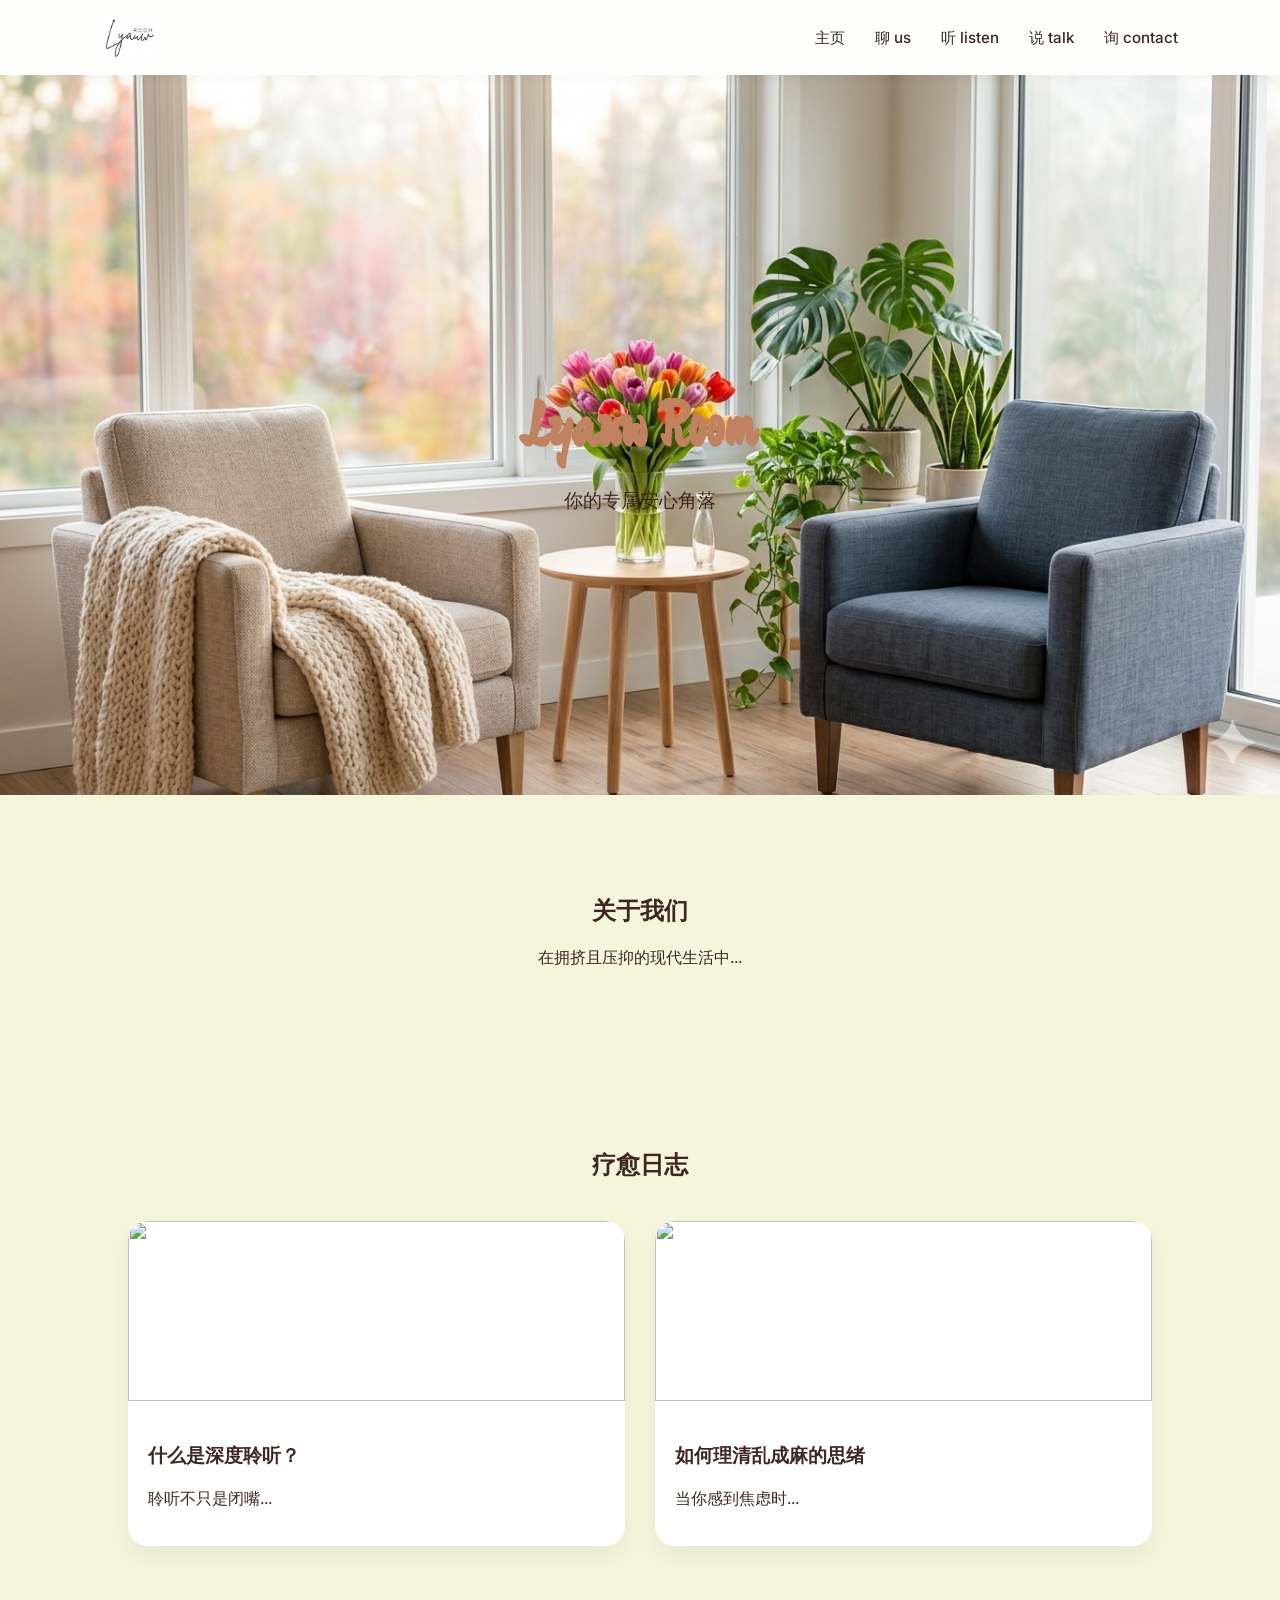
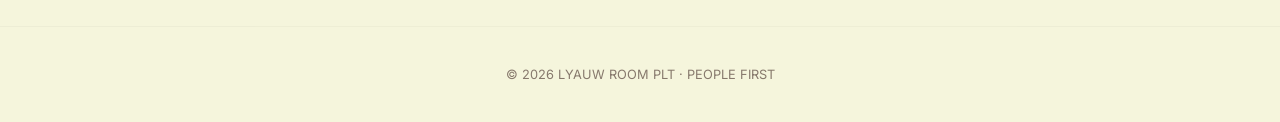
==== commit bb7ed423: "Update index.html v2.0.09" ====
--- a/index.html
+++ b/index.html
@@ -10,15 +10,21 @@
         :root { --bg-color: #F5F5DC; --text-main: #3E2723; --accent: #C08261; }
         body { font-family: 'Inter', sans-serif; background: var(--bg-color); color: var(--text-main); margin: 0; overflow-x: hidden; }
         
-        /* 导航栏升级 */
+        /* 导航栏设计 */
         nav { padding: 15px 8%; background: rgba(255,255,255,0.9); backdrop-filter: blur(10px); position: sticky; top: 0; z-index: 1000; display: flex; justify-content: space-between; align-items: center; box-shadow: 0 2px 10px rgba(0,0,0,0.05); }
-        .logo { font-weight: bold; font-size: 1.4rem; color: var(--accent); text-decoration: none; font-family: 'Ma Shan Zheng', cursive; }
+        
+        /* Logo 图片设置 */
+        .logo img { height: 45px; width: auto; display: block; }
+        
+        /* 5页菜单链接 */
         .nav-links { list-style: none; display: flex; gap: 30px; margin: 0; padding: 0; }
-        .nav-links a { text-decoration: none; color: var(--text-main); font-weight: 500; transition: 0.3s; font-size: 0.9rem; }
+        .nav-links a { text-decoration: none; color: var(--text-main); font-weight: 500; transition: 0.3s; font-size: 0.95rem; }
         .nav-links a:hover { color: var(--accent); }
 
         .hero { height: 80vh; display: flex; flex-direction: column; justify-content: center; align-items: center; background-size: cover; background-position: center; background-color: #eaddcf; text-align: center; }
         .hero h1 { font-family: 'Ma Shan Zheng', cursive; font-size: 4rem; color: var(--accent); margin-bottom: 10px; }
+        .hero p { font-size: 1.2rem; opacity: 0.9; margin-bottom: 5px; }
+        .hero .desc { font-size: 1rem; opacity: 0.7; font-weight: 300; } /* 为 hero_desc 加的一点样式 */
         
         section { padding: 80px 10%; text-align: center; }
         #blog-container { display: grid; grid-template-columns: repeat(auto-fit, minmax(280px, 1fr)); gap: 30px; margin-top: 40px; }
@@ -27,23 +33,32 @@
         .blog-card img { width: 100%; height: 180px; object-fit: cover; }
         .blog-card-body { padding: 20px; }
         footer { padding:40px; text-align:center; opacity:0.6; font-size: 0.8rem; border-top: 1px solid rgba(0,0,0,0.05); }
+
+        /* 手机端简单适配 */
+        @media (max-width: 768px) {
+            .nav-links { gap: 15px; }
+            .nav-links a { font-size: 0.85rem; }
+        }
     </style>
 </head>
 <body>
     <nav>
-        <a href="#" class="logo" id="site_name">Lyauw Room</a>
+        <a href="index.html" class="logo">
+            <img src="logo.png" alt="Lyauw Room">
+        </a>
         <ul class="nav-links">
-            <li><a href="#">主页</a></li>
-            <li><a href="#about">关于</a></li>
-            <li><a href="#blogs">日志</a></li>
-            <li><a href="#">预约</a></li>
+            <li><a href="index.html">主页</a></li>
+            <li><a href="about.html">聊 us</a></li>
+            <li><a href="listen.html">听 listen</a></li>
+            <li><a href="talk.html">说 talk</a></li>
+            <li><a href="contact.html">询 contact</a></li>
         </ul>
     </nav>
 
     <header class="hero" id="hero_bg_img">
         <h1 id="hero_title">欢迎来到 Lyauw Room</h1>
         <p id="hero_subtitle">你的疗愈空间</p>
-    </header>
+        <div id="hero_desc" class="desc"></div> </header>
 
     <section id="about">
         <h2 data-aos="fade-up">关于我们</h2>
@@ -55,18 +70,20 @@
         <div id="blog-container"></div>
     </section>
 
-    <footer><span id="footer_copy">© 2024 Lyauw Room</span></footer>
+    <footer><span id="footer_copy">© 2026 LYAUW ROOM PLT</span></footer>
 
     <script src="https://unpkg.com/aos@next/dist/aos.js"></script>
     <script>
         async function init() {
             try {
                 const res = await fetch('web_v1/data.json?v=' + Date.now());
+                if (!res.ok) throw new Error("Network response was not ok");
                 const data = await res.json();
 
                 // 1. Global
-                if (data.global.site_name) document.getElementById('site_name').innerText = data.global.site_name;
-                if (data.global.footer_copy) document.getElementById('footer_copy').innerText = data.global.footer_copy;
+                if (data.global && data.global.footer_copy) {
+                    document.getElementById('footer_copy').innerText = data.global.footer_copy;
+                }
 
                 // 2. Static Pages (处理内容 + 动画)
                 if (data.static_pages) {
@@ -75,8 +92,11 @@
                         const el = document.getElementById(id);
                         if (el) {
                             // 注入内容
-                            if (id === 'hero_bg_img') el.style.backgroundImage = `url('${item.content}')`;
-                            else el.innerHTML = item.content;
+                            if (id === 'hero_bg_img') {
+                                el.style.backgroundImage = `url('${item.content}')`;
+                            } else {
+                                el.innerHTML = item.content;
+                            }
                             
                             // 注入表格控制的动画
                             if (item.animation) {
@@ -88,10 +108,10 @@
 
                 // 3. Blog
                 const container = document.getElementById('blog-container');
-                if (data.blog && data.blog.length > 0) {
+                if (data.blog && data.blog.length > 0 && container) {
                     container.innerHTML = data.blog.filter(p => (p.status || p['status (状态)']) === 'published').map(post => `
                         <div class="blog-card" data-aos="fade-up">
-                            <img src="${post.thumbnail || 'https://via.placeholder.com/400x200'}">
+                            <img src="${post.thumbnail || 'https://via.placeholder.com/400x200?text=Lyauw+Room'}">
                             <div class="blog-card-body">
                                 <h3>${post.title}</h3>
                                 <p>${post.excerpt}</p>
@@ -99,7 +119,6 @@
                         </div>`).join('');
                 }
 
-                // 数据加载完后初始化动画
                 AOS.init({ duration: 1000, once: true });
             } catch (e) { 
                 console.error(e);
